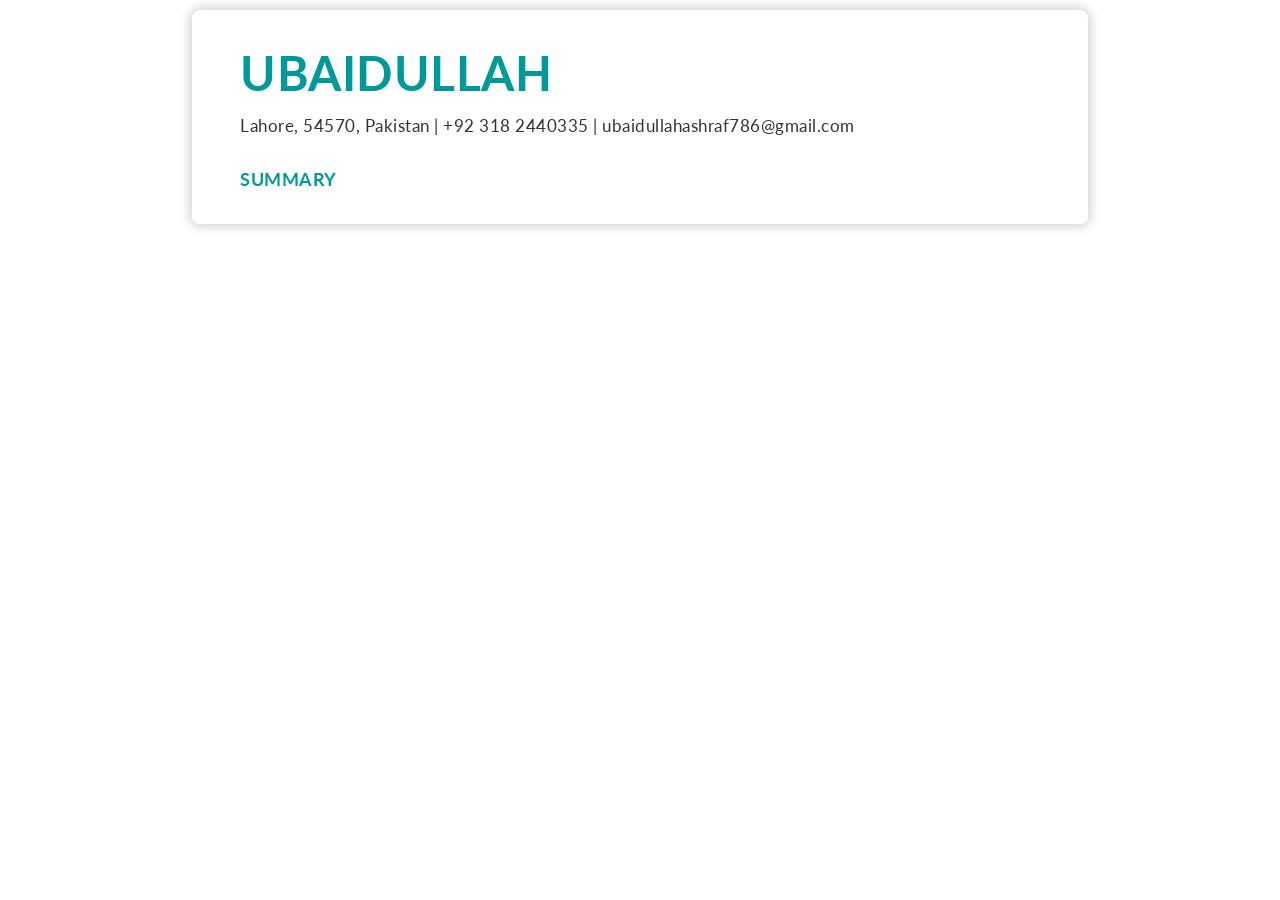
==== assignment_1/index.html @ 7b005f04 "Initial CV" ====
<!DOCTYPE html>
<html lang="en">
  <head>
    <meta charset="UTF-8" />
    <meta name="viewport" content="width=device-width, initial-scale=1.0" />
    <title>CV</title>
    <link rel="stylesheet" href="style.css" />
    <link rel="preconnect" href="https://fonts.googleapis.com" />
    <link rel="preconnect" href="https://fonts.gstatic.com" crossorigin />
    <link
      href="https://fonts.googleapis.com/css2?family=Lato:ital,wght@0,100;0,300;0,400;0,700;0,900;1,100;1,300;1,400;1,700;1,900&display=swap"
      rel="stylesheet"
    />
  </head>
  <body>
    <article class="canvas">
      <h2 class="name green">Ubaidullah</h2>
      <p class="general-line">
        Lahore, 54570, Pakistan | +92 318 2440335 |
        ubaidullahashraf786@gmail.com
      </p>
      <h3 class="green sub-heading">Summary</h3>
    </article>
  </body>
</html>
---- assignment_1/style.css ----
html {
  font-size: 62.5%;
}

* {
  box-sizing: border-box;
  margin: 0;
  padding: 0;
}

body {
  font-family: "Lato", sans-serif;
  color: #333333;
  letter-spacing: 0.5px;
}

.green {
  color: #009999;
}

.canvas {
  width: 70%;
  margin: 10px auto;
  box-shadow: 0 0 12px 2px rgb(0, 0, 0, 0.2);
  padding: 3.4rem 4.8rem;
  border-radius: 8px;
}

.name {
  font-size: 4.8rem;
  font-weight: 700;
  margin-bottom: 1.4rem;
  text-transform: uppercase;
}

.sub-heading {
  text-transform: uppercase;
  font-size: 1.8rem;
  margin-top: 3.2rem;
}

.general-line {
  font-size: 1.7rem;
}
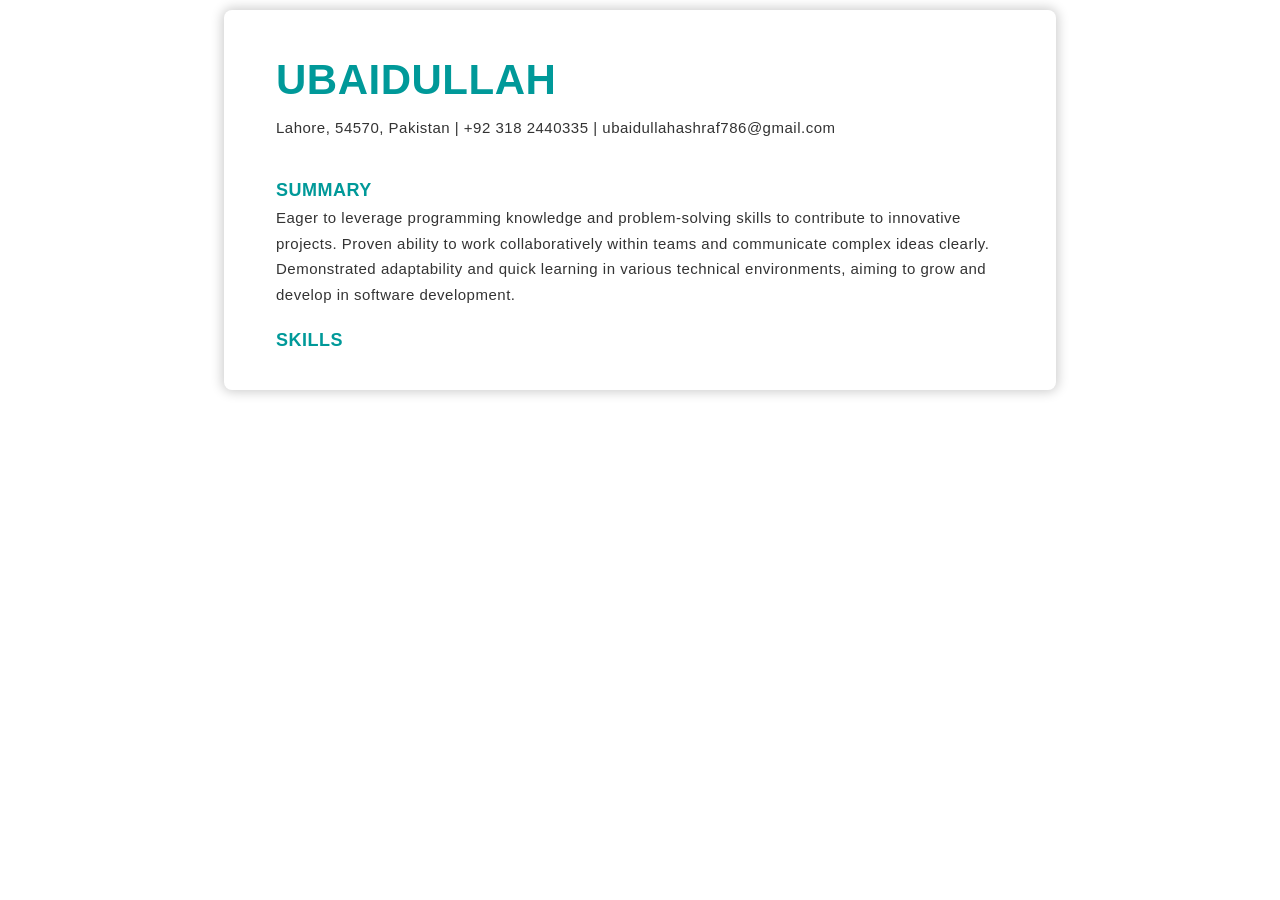
==== commit a5fdbdda: "Added summary" ====
--- a/assignment_1/index.html
+++ b/assignment_1/index.html
@@ -5,12 +5,6 @@
     <meta name="viewport" content="width=device-width, initial-scale=1.0" />
     <title>CV</title>
     <link rel="stylesheet" href="style.css" />
-    <link rel="preconnect" href="https://fonts.googleapis.com" />
-    <link rel="preconnect" href="https://fonts.gstatic.com" crossorigin />
-    <link
-      href="https://fonts.googleapis.com/css2?family=Lato:ital,wght@0,100;0,300;0,400;0,700;0,900;1,100;1,300;1,400;1,700;1,900&display=swap"
-      rel="stylesheet"
-    />
   </head>
   <body>
     <article class="canvas">
@@ -19,7 +13,15 @@
         Lahore, 54570, Pakistan | +92 318 2440335 |
         ubaidullahashraf786@gmail.com
       </p>
-      <h3 class="green sub-heading">Summary</h3>
+      <h3 class="green sub-heading margin-top-md">Summary</h3>
+      <p class="general-line">
+        Eager to leverage programming knowledge and problem-solving skills to
+        contribute to innovative projects. Proven ability to work
+        collaboratively within teams and communicate complex ideas clearly.
+        Demonstrated adaptability and quick learning in various technical
+        environments, aiming to grow and develop in software development.
+      </p>
+      <h3 class="green sub-heading">Skills</h3>
     </article>
   </body>
 </html>
--- a/assignment_1/style.css
+++ b/assignment_1/style.css
@@ -9,36 +9,40 @@
 }
 
 body {
-  font-family: "Lato", sans-serif;
+  font-family: "Century Gothic", sans-serif;
   color: #333333;
   letter-spacing: 0.5px;
+  line-height: 1.7;
 }
 
 .green {
   color: #009999;
 }
 
+.margin-top-md {
+  margin-top: 3.4rem !important;
+}
+
 .canvas {
-  width: 70%;
+  width: 65%;
   margin: 10px auto;
   box-shadow: 0 0 12px 2px rgb(0, 0, 0, 0.2);
-  padding: 3.4rem 4.8rem;
+  padding: 3.4rem 5.2rem;
   border-radius: 8px;
 }
 
 .name {
-  font-size: 4.8rem;
+  font-size: 4.2rem;
   font-weight: 700;
-  margin-bottom: 1.4rem;
   text-transform: uppercase;
 }
 
 .sub-heading {
   text-transform: uppercase;
   font-size: 1.8rem;
-  margin-top: 3.2rem;
+  margin-top: 1.8rem;
 }
 
 .general-line {
-  font-size: 1.7rem;
+  font-size: 1.5rem;
 }
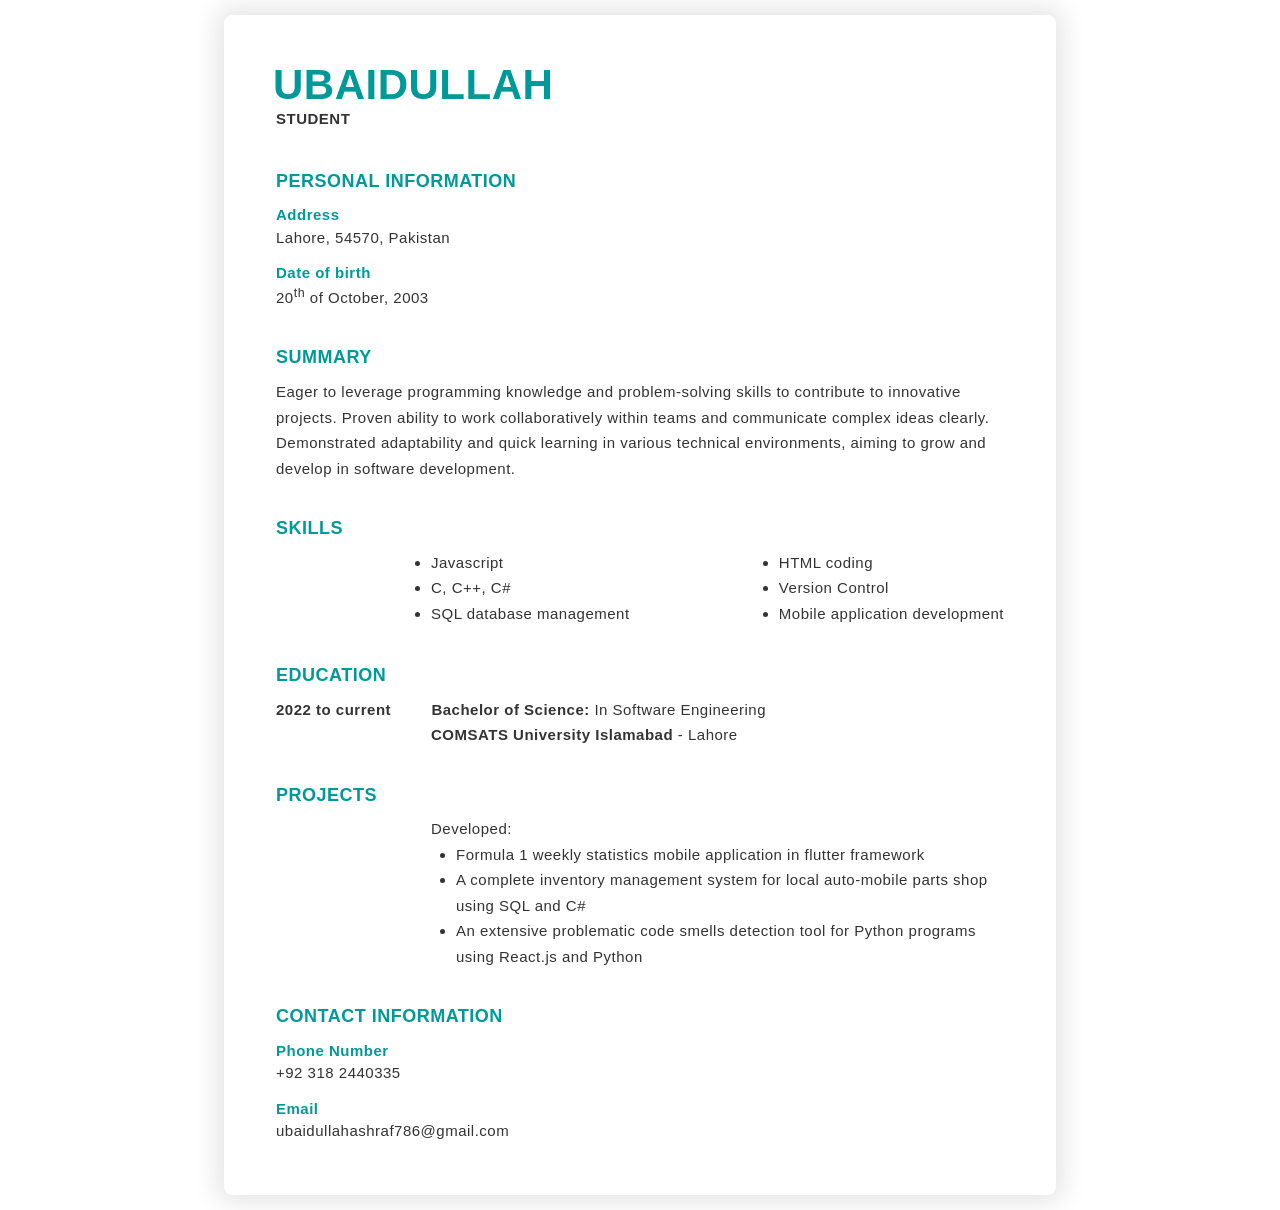
==== commit 18b0d5be: "added project and personal info" ====
--- a/assignment_1/index.html
+++ b/assignment_1/index.html
@@ -9,11 +9,13 @@
   <body>
     <article class="canvas">
       <h2 class="name green">Ubaidullah</h2>
-      <p class="general-line">
-        Lahore, 54570, Pakistan | +92 318 2440335 |
-        ubaidullahashraf786@gmail.com
-      </p>
-      <h3 class="green sub-heading margin-top-md">Summary</h3>
+      <p class="general-line designation">STUDENT</p>
+      <h3 class="green sub-heading margin-top-md">Personal Information</h3>
+      <h4 class="inner-heading green">Address</h4>
+      <p class="general-line">Lahore, 54570, Pakistan</p>
+      <h4 class="green inner-heading margin-top-sm">Date of birth</h4>
+      <p class="general-line">20<sup>th</sup> of October, 2003</p>
+      <h3 class="green sub-heading">Summary</h3>
       <p class="general-line">
         Eager to leverage programming knowledge and problem-solving skills to
         contribute to innovative projects. Proven ability to work
@@ -22,6 +24,45 @@
         environments, aiming to grow and develop in software development.
       </p>
       <h3 class="green sub-heading">Skills</h3>
+      <ul class="general-line margin-left-lg">
+        <div class="left">
+          <li>Javascript</li>
+          <li>C, C++, C#</li>
+          <li>SQL database management</li>
+        </div>
+        <div class="right">
+          <li>HTML coding</li>
+          <li>Version Control</li>
+          <li>Mobile application development</li>
+        </div>
+      </ul>
+      <h3 class="green sub-heading margin-top-md">Education</h3>
+      <p class="general-line">
+        <strong>2022 to current &emsp;&emsp; Bachelor of Science:</strong> In
+        Software Engineering <br />
+        <strong class="margin-left-lg">COMSATS University Islamabad</strong> -
+        Lahore
+      </p>
+      <h3 class="green sub-heading">Projects</h3>
+      <p class="general-line margin-left-lg">Developed:</p>
+      <ul class="general-line projects">
+        <li>
+          Formula 1 weekly statistics mobile application in flutter framework
+        </li>
+        <li>
+          A complete inventory management system for local auto-mobile parts
+          shop using SQL and C#
+        </li>
+        <li>
+          An extensive problematic code smells detection tool for Python
+          programs using React.js and Python
+        </li>
+      </ul>
+      <h3 class="green sub-heading">Contact information</h3>
+      <h4 class="inner-heading green">Phone Number</h4>
+      <p class="general-line">+92 318 2440335</p>
+      <h4 class="inner-heading green margin-top-sm">Email</h4>
+      <p class="general-line">ubaidullahashraf786@gmail.com</p>
     </article>
   </body>
 </html>
--- a/assignment_1/style.css
+++ b/assignment_1/style.css
@@ -23,10 +23,19 @@
   margin-top: 3.4rem !important;
 }
 
+.margin-top-sm {
+  margin-top: 1rem;
+}
+
+.margin-left-lg {
+  margin-left: 15.5rem !important;
+}
+
 .canvas {
   width: 65%;
-  margin: 10px auto;
-  box-shadow: 0 0 12px 2px rgb(0, 0, 0, 0.2);
+  height: 1180px;
+  margin: 15px auto;
+  box-shadow: 0 0 24px 8px rgb(0, 0, 0, 0.1);
   padding: 3.4rem 5.2rem;
   border-radius: 8px;
 }
@@ -35,14 +44,38 @@
   font-size: 4.2rem;
   font-weight: 700;
   text-transform: uppercase;
+  margin-left: -0.3rem;
+}
+
+.designation {
+  margin-top: -1.4rem;
+  font-weight: 600;
 }
 
 .sub-heading {
   text-transform: uppercase;
   font-size: 1.8rem;
-  margin-top: 1.8rem;
+  margin-top: 3.2rem;
+  margin-bottom: 0.6rem;
+}
+
+.inner-heading {
+  font-size: 1.5rem;
+  margin-bottom: -0.3rem;
 }
 
 .general-line {
   font-size: 1.5rem;
 }
+
+.right {
+  float: right;
+}
+
+.left {
+  display: inline-block;
+}
+
+.projects {
+  margin-left: 18rem;
+}
